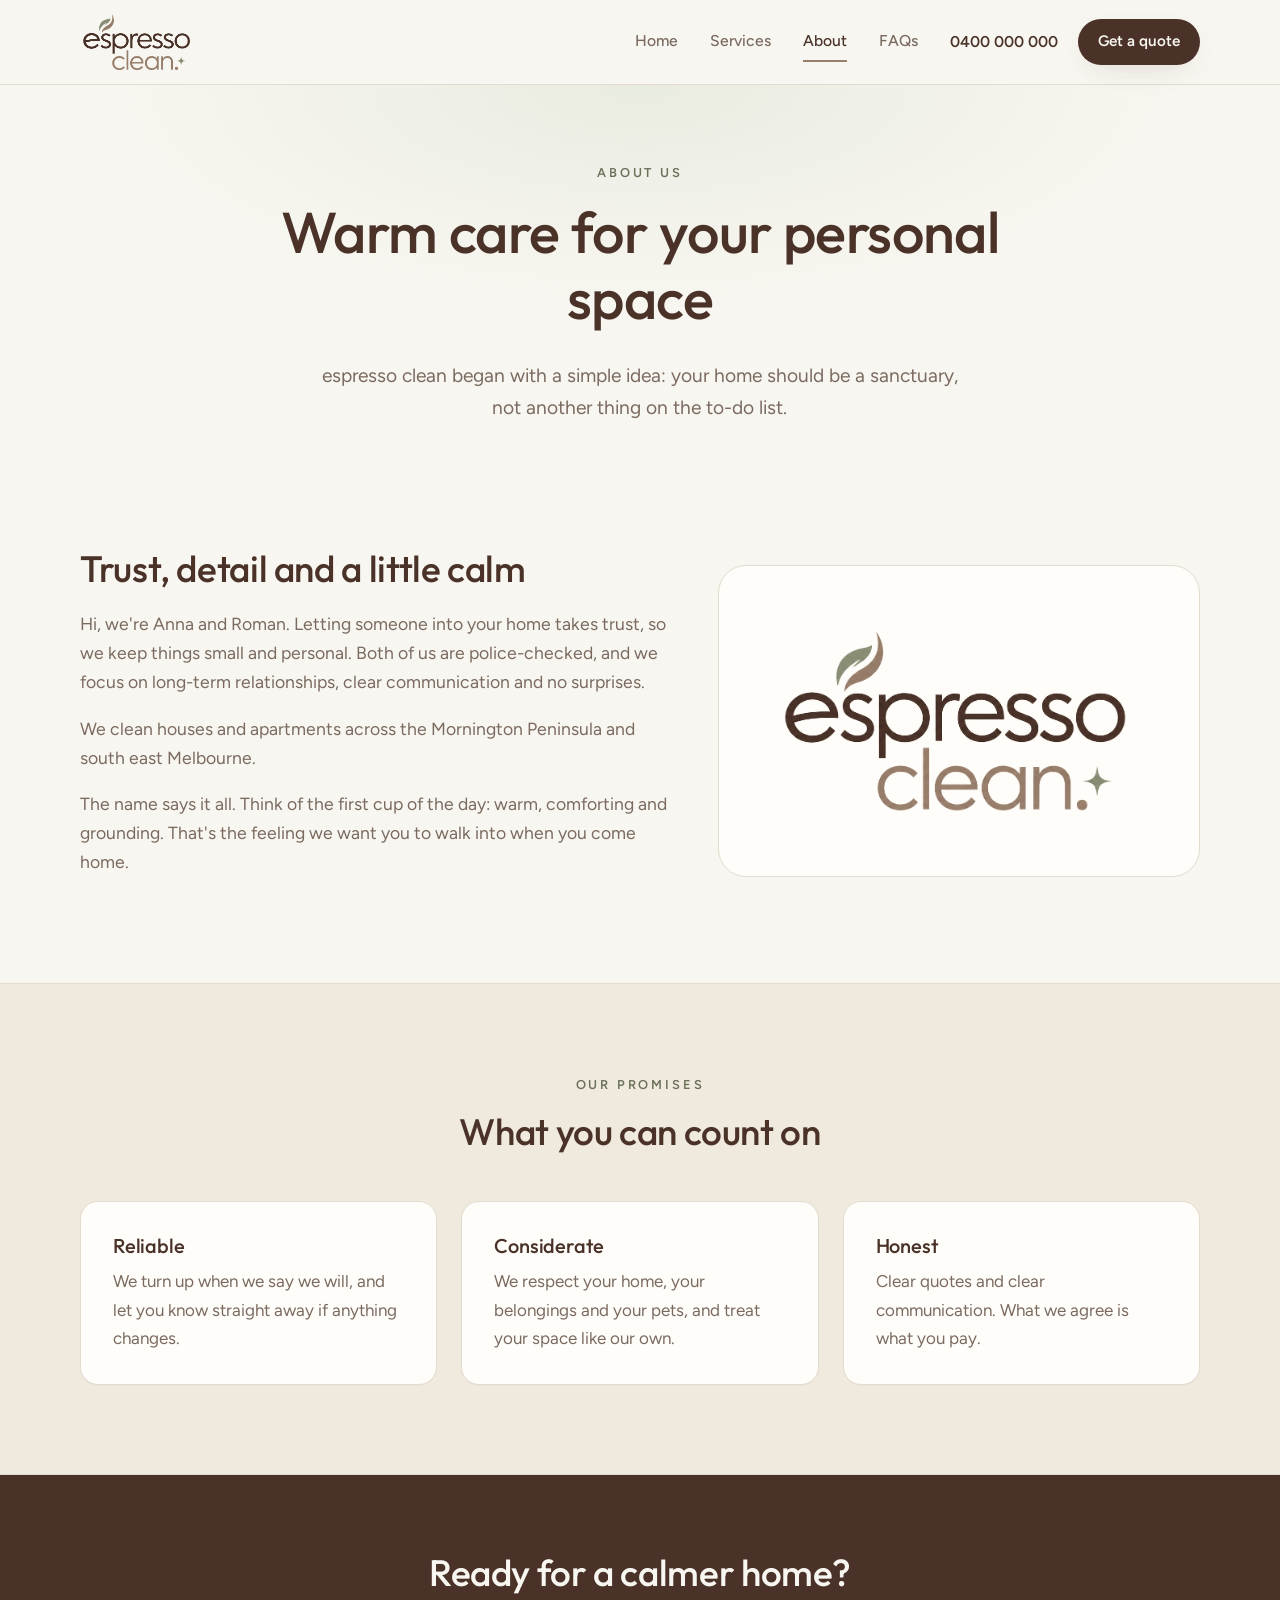
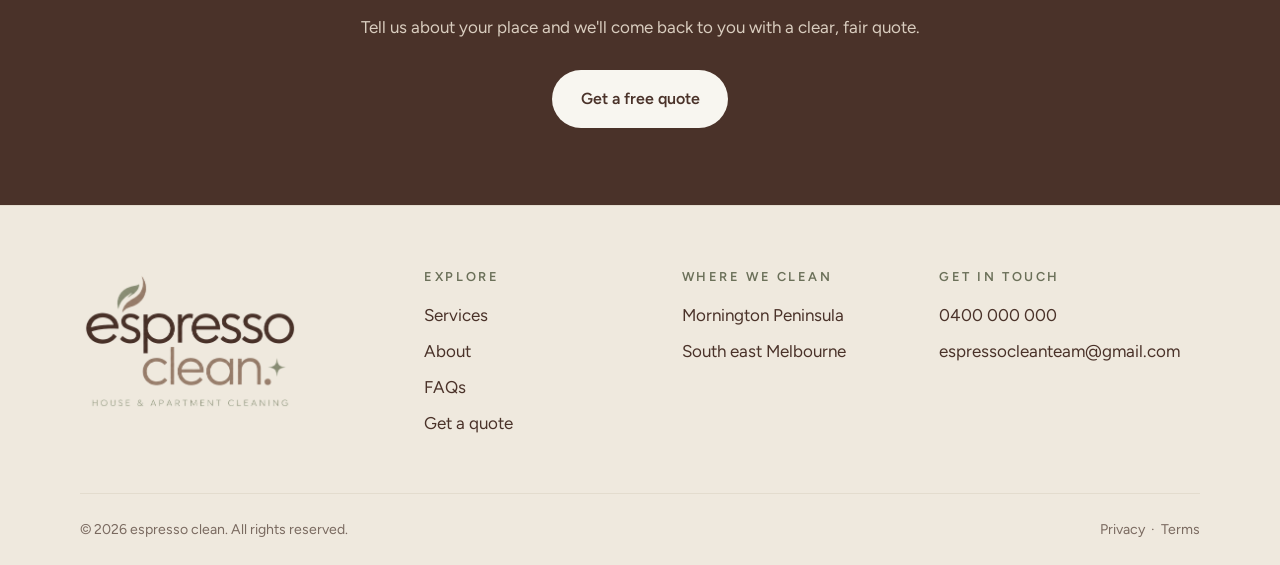
==== about.html @ fefaec6a "Add noindex tag to all pages while the site is in testing Remove the tag at launch so search engines" ====
<!DOCTYPE html>
<html lang="en-AU">
<head>
  <meta charset="UTF-8">
  <meta name="viewport" content="width=device-width, initial-scale=1">
  <title>About | espresso clean</title>
  <meta name="description" content="The story and promises behind espresso clean.">
  <meta name="theme-color" content="#FAF7F2">
  <meta name="robots" content="noindex, nofollow">
  <link rel="icon" href="assets/favicon.svg" type="image/svg+xml">
  <link rel="preconnect" href="https://fonts.googleapis.com">
  <link rel="preconnect" href="https://fonts.gstatic.com" crossorigin>
  <link href="https://fonts.googleapis.com/css2?family=Figtree:wght@400;500;600&family=Outfit:wght@300;400;500;600&display=swap" rel="stylesheet">
  <link rel="stylesheet" href="css/styles.css">
  
</head>
<body class="">
  <a class="skip" href="#main">Skip to content</a>

  <header class="site-header">
    <div class="wrap header-row">
      <a class="logo-sm" href="index.html" aria-label="espresso clean, home">
        <img src="assets/logo-mark.png" alt="espresso clean" width="891" height="491">
      </a>
      <nav class="nav" aria-label="Main"><a href="index.html">Home</a><a href="services.html">Services</a><a href="about.html" aria-current="page">About</a><a href="faq.html">FAQs</a></nav>
      <div class="header-cta">
        <a class="phone" href="tel:0400000000">0400 000 000</a>
        <a class="btn btn-primary btn-sm" href="quote.html">Get a quote</a>
      </div>
      <button class="menu-btn" id="menu-btn" aria-expanded="false" aria-controls="mobile-nav" aria-label="Open menu">
        <span></span><span></span><span></span>
      </button>
    </div>
    <nav class="mobile-nav" id="mobile-nav" aria-label="Mobile" hidden>
      <a href="index.html">Home</a><a href="services.html">Services</a><a href="about.html" aria-current="page">About</a><a href="faq.html">FAQs</a><a href="quote.html">Get a quote</a>
      <a class="phone" href="tel:0400000000">Call 0400 000 000</a>
    </nav>
  </header>

  <main id="main">

    <section class="page-head">
      <div class="wrap narrow">
        <p class="eyebrow">About us</p>
        <h1>Warm care for your personal space</h1>
        <p class="lead">espresso clean began with a simple idea: your home should be a sanctuary, not another thing on the to-do list.</p>
      </div>
    </section>

    <section class="section">
      <div class="wrap split">
        <div class="prose">
          <h2>Trust, detail and a little calm</h2>
          <p>Hi, we're Anna and Roman. Letting someone into your home takes trust, so we keep things small and personal. Both of us are police-checked, and we focus on long-term relationships, clear communication and no surprises.</p>
          <p>We clean houses and apartments across the Mornington Peninsula and south east Melbourne.</p>
          <p>The name says it all. Think of the first cup of the day: warm, comforting and grounding. That's the feeling we want you to walk into when you come home.</p>
        </div>
        <div class="brand-panel">
          <img class="logo-lg" src="assets/logo-mark.png" alt="espresso clean." width="891" height="491">
        </div>
      </div>
    </section>

    <section class="section tint">
      <div class="wrap">
        <header class="section-head">
          <p class="eyebrow">Our promises</p>
          <h2>What you can count on</h2>
        </header>
        <div class="cards three">
          <article class="card"><h3>Reliable</h3><p>We turn up when we say we will, and let you know straight away if anything changes.</p></article>
          <article class="card"><h3>Considerate</h3><p>We respect your home, your belongings and your pets, and treat your space like our own.</p></article>
          <article class="card"><h3>Honest</h3><p>Clear quotes and clear communication. What we agree is what you pay.</p></article>
        </div>
      </div>
    </section>
    <section class="band">
      <div class="wrap band-inner">
        <h2>Ready for a calmer home?</h2>
        <p>Tell us about your place and we'll come back to you with a clear, fair quote.</p>
        <a class="btn btn-light" href="quote.html">Get a free quote</a>
      </div>
    </section>

  </main>

  <footer class="site-footer">
    <div class="wrap footer-grid">
      <div>
        <img class="logo-lg" src="assets/logo-full.png" alt="espresso clean. House and apartment cleaning" width="891" height="576">
      </div>
      <div>
        <h3>Explore</h3>
        <ul>
          <li><a href="services.html">Services</a></li>
          <li><a href="about.html">About</a></li>
          <li><a href="faq.html">FAQs</a></li>
          <li><a href="quote.html">Get a quote</a></li>
        </ul>
      </div>
      <div>
        <h3>Where we clean</h3>
        <ul>
          <li>Mornington Peninsula</li>
          <li>South east Melbourne</li>
        </ul>
      </div>
      <div>
        <h3>Get in touch</h3>
        <ul>
          <li><a href="tel:0400000000">0400 000 000</a></li>
          <li><a href="mailto:espressocleanteam@gmail.com">espressocleanteam@gmail.com</a></li>
        </ul>
      </div>
    </div>
    <div class="wrap footer-base">
      <p>&copy; <span id="year">2026</span> espresso clean. All rights reserved.</p>
      <p><a href="#">Privacy</a> &nbsp;·&nbsp; <a href="#">Terms</a></p>
    </div>
  </footer>

  <script src="js/main.js" defer></script>
</body>
</html>
---- css/styles.css ----
/* ==========================================================
   espresso clean. : site styles
   Palette sampled directly from the logo artwork
   ========================================================== */
:root {
  --espresso: #4A3229;      /* wordmark */
  --latte: #987F6C;         /* "clean." */
  --sage: #8A8F76;          /* leaf, sparkle, tagline */
  --cream: #F8F6F0;         /* page background */

  --espresso-deep: #382620;
  --latte-deep: #7E6655;    /* accessible latte for small text */
  --sage-deep: #6B7059;     /* accessible sage for small text */
  --sand: #EFE9DE;          /* tinted sections */
  --sage-wash: #E9ECE1;
  --line: #E3DCCE;
  --white: #FFFDF9;
  --text: #4A3229;
  --muted: #7A6A60;

  --font-head: "Outfit", system-ui, sans-serif;
  --font-body: "Figtree", system-ui, sans-serif;

  --radius: 18px;
  --radius-sm: 12px;
  --shadow: 0 10px 30px -14px rgba(74, 50, 41, .25);
  --maxw: 1120px;
}

*, *::before, *::after { box-sizing: border-box; }
html { scroll-behavior: smooth; -webkit-text-size-adjust: 100%; }
body {
  margin: 0;
  background: var(--cream);
  color: var(--text);
  font-family: var(--font-body);
  font-size: 1.0625rem;
  line-height: 1.65;
  -webkit-font-smoothing: antialiased;
}
img { max-width: 100%; height: auto; display: block; }
a { color: inherit; }
h1, h2, h3 { font-family: var(--font-head); font-weight: 500; line-height: 1.15; margin: 0 0 .5em; letter-spacing: -.01em; color: var(--espresso); }
h1 { font-size: clamp(2.3rem, 5vw, 3.6rem); }
h2 { font-size: clamp(1.7rem, 3.2vw, 2.3rem); }
h3 { font-size: 1.25rem; }
p { margin: 0 0 1em; }
ul, ol { margin: 0; padding: 0; list-style: none; }
::selection { background: var(--sand); color: var(--espresso-deep); }

.wrap { width: min(100% - 2.5rem, var(--maxw)); margin-inline: auto; }
.narrow { max-width: 760px; }
.center { text-align: center; }
.muted { color: var(--muted); }
.hidden { display: none; }

.skip { position: absolute; left: -999px; top: 0; background: var(--espresso); color: var(--cream); padding: .6rem 1rem; z-index: 100; border-radius: 0 0 8px 0; }
.skip:focus { left: 0; }
:focus-visible { outline: 3px solid var(--sage); outline-offset: 3px; border-radius: 6px; }

/* ---------- buttons ---------- */
.btn {
  display: inline-flex; align-items: center; justify-content: center; gap: .5rem;
  font-family: var(--font-body); font-weight: 600; font-size: 1rem; text-decoration: none;
  padding: .95rem 1.7rem; border-radius: 999px; border: 1.5px solid transparent;
  cursor: pointer; transition: transform .2s, background .2s, color .2s, border-color .2s, box-shadow .2s;
}
.btn:hover { transform: translateY(-1px); }
.btn-primary { background: var(--espresso); color: var(--cream); box-shadow: var(--shadow); }
.btn-primary:hover { background: var(--espresso-deep); }
.btn-ghost { border-color: var(--latte); color: var(--espresso); background: transparent; }
.btn-ghost:hover { background: var(--sand); }
.btn-light { background: var(--cream); color: var(--espresso); }
.btn-light:hover { background: var(--white); }
.btn-sm { padding: .6rem 1.2rem; font-size: .95rem; }
.btn-block { width: 100%; }

/* ---------- header ---------- */
body::before { content: ""; position: fixed; inset: 0 0 auto; height: env(safe-area-inset-top, 0px); z-index: 60; background: var(--cream); }
.site-header {
  position: sticky; top: env(safe-area-inset-top, 0px); z-index: 50;
  background: rgba(248, 246, 240, .92);
  backdrop-filter: blur(10px);
  border-bottom: 1px solid var(--line);
}
.header-row { display: flex; align-items: center; gap: 2rem; min-height: 84px; }
.logo-sm img { height: 62px; width: auto; }
.nav { display: none; margin-left: auto; gap: 2rem; }
.nav a { text-decoration: none; font-weight: 500; font-size: .98rem; color: var(--muted); padding: .4rem 0; border-bottom: 2px solid transparent; transition: color .2s, border-color .2s; }
.nav a:hover { color: var(--espresso); }
.nav a[aria-current="page"] { color: var(--espresso); border-color: var(--latte); }
.header-cta { display: none; align-items: center; gap: 1.25rem; }
.phone { text-decoration: none; font-weight: 600; font-size: .98rem; color: var(--espresso); }
.phone:hover { color: var(--latte-deep); }

.menu-btn { margin-left: auto; width: 46px; height: 46px; border: 0; background: transparent; cursor: pointer; display: grid; place-content: center; gap: 6px; }
.menu-btn span { display: block; width: 24px; height: 2px; background: var(--espresso); border-radius: 2px; transition: transform .25s, opacity .25s; }
.menu-btn[aria-expanded="true"] span:nth-child(1) { transform: translateY(8px) rotate(45deg); }
.menu-btn[aria-expanded="true"] span:nth-child(2) { opacity: 0; }
.menu-btn[aria-expanded="true"] span:nth-child(3) { transform: translateY(-8px) rotate(-45deg); }
.mobile-nav { display: flex; flex-direction: column; padding: .5rem 1.25rem 1.5rem; border-top: 1px solid var(--line); background: var(--cream); }
.mobile-nav[hidden] { display: none; }
.mobile-nav a { padding: .9rem .25rem; text-decoration: none; font-weight: 500; border-bottom: 1px solid var(--line); }
.mobile-nav a[aria-current="page"] { color: var(--latte-deep); }
.mobile-nav .phone { border: 0; color: var(--latte-deep); }

@media (min-width: 900px) {
  .nav, .header-cta { display: flex; }
  .menu-btn, .mobile-nav { display: none !important; }
  .nav { margin-left: auto; }
}

/* ---------- hero ---------- */
.hero { padding: clamp(2.5rem, 6vw, 5.5rem) 0; background: radial-gradient(1000px 500px at 85% 20%, var(--sage-wash), transparent 70%), var(--cream); }
.hero-grid { display: grid; gap: 3rem; align-items: center; }
.eyebrow { font-family: var(--font-body); font-size: .8rem; letter-spacing: .22em; text-transform: uppercase; color: var(--sage-deep); font-weight: 600; margin: 0 0 1rem; }
.hero h1 em { font-style: normal; color: var(--latte); }
.lead { font-size: 1.2rem; color: var(--muted); max-width: 34em; }
.actions { display: flex; flex-wrap: wrap; gap: .9rem; margin: 1.8rem 0 1.6rem; }
.ticks { display: flex; flex-wrap: wrap; gap: .5rem 1.6rem; font-size: .95rem; color: var(--muted); }
.ticks li { position: relative; padding-left: 1.5rem; }
.ticks li::before { content: ""; position: absolute; left: 0; top: .55em; width: .7rem; height: .7rem; background: var(--sage); clip-path: polygon(50% 0, 62% 38%, 100% 50%, 62% 62%, 50% 100%, 38% 62%, 0 50%, 38% 38%); }
.hero-brand { display: flex; justify-content: center; }
.logo-lg { width: min(100%, 460px); height: auto; }
@media (min-width: 900px) {
  .hero-grid { grid-template-columns: 1.1fr .9fr; }
}

/* ---------- sections ---------- */
.section { padding: clamp(3.5rem, 7vw, 6rem) 0; }
.section.tint { background: var(--sand); border-block: 1px solid var(--line); }
.section-head { max-width: 640px; margin: 0 auto 3rem; text-align: center; }
.section-head p:last-child { color: var(--muted); margin-bottom: 0; }

.page-head { padding: clamp(3rem, 6vw, 5rem) 0 1rem; text-align: center; background: radial-gradient(800px 320px at 50% 0, var(--sage-wash), transparent 70%); }
.page-head .lead { margin-inline: auto; }

.cards { display: grid; gap: 1.5rem; }
.cards.three { grid-template-columns: 1fr; }
@media (min-width: 800px) { .cards.three { grid-template-columns: repeat(3, 1fr); } }
.cards.two { grid-template-columns: 1fr; max-width: 860px; margin-inline: auto; }
@media (min-width: 800px) { .cards.two { grid-template-columns: repeat(2, 1fr); } }
.card { background: var(--white); border: 1px solid var(--line); border-radius: var(--radius); padding: 2rem; box-shadow: 0 1px 0 rgba(74,50,41,.03); transition: box-shadow .25s, transform .25s; }
.card:hover { box-shadow: var(--shadow); transform: translateY(-2px); }
.card p:last-child { margin-bottom: 0; color: var(--muted); }
.icon { display: grid; place-content: center; width: 52px; height: 52px; border-radius: 50%; background: var(--sage-wash); margin-bottom: 1.2rem; }
.icon svg { width: 22px; height: 22px; }
.more { display: inline-block; margin-top: 1rem; font-weight: 600; color: var(--latte-deep); text-decoration: none; border-bottom: 1.5px solid currentColor; }
.more:hover { color: var(--espresso); }

/* steps */
.steps { display: grid; gap: 2rem; counter-reset: s; }
@media (min-width: 800px) { .steps { grid-template-columns: repeat(3, 1fr); } }
.steps li { text-align: center; padding: 0 1rem; }
.steps p { color: var(--muted); }
.num { display: inline-grid; place-content: center; width: 56px; height: 56px; border-radius: 50%; border: 1.5px solid var(--latte); font-family: var(--font-head); font-size: 1.4rem; color: var(--latte-deep); margin-bottom: 1rem; }

/* pricing / service cards */
.pricing { display: flex; flex-direction: column; position: relative; }
.pricing h2 { font-size: 1.6rem; }
.pricing .btn { margin-top: auto; }
.pricing p { margin-bottom: 1.75rem; }
.pricing.featured { border: 2px solid var(--latte); box-shadow: var(--shadow); }
.flag { position: absolute; top: -.8rem; right: 1.5rem; background: var(--latte-deep); color: var(--cream); font-size: .72rem; font-weight: 600; letter-spacing: .1em; text-transform: uppercase; padding: .3rem .8rem; border-radius: 999px; }
.checks li { position: relative; padding: .45rem 0 .45rem 1.9rem; border-bottom: 1px solid var(--line); font-size: .98rem; }
.checks li:last-child { border-bottom: 0; }
.checks li::before { content: ""; position: absolute; left: 0; top: 1.05em; width: .6rem; height: .35rem; border-left: 2px solid var(--sage-deep); border-bottom: 2px solid var(--sage-deep); transform: rotate(-45deg); }
.dots li { position: relative; padding: .3rem 0 .3rem 1.3rem; color: var(--muted); font-size: .98rem; }
.dots li::before { content: ""; position: absolute; left: 0; top: .85em; width: 6px; height: 6px; border-radius: 50%; background: var(--latte); }

/* split / about */
.split { display: grid; gap: 3rem; align-items: center; }
@media (min-width: 800px) { .split { grid-template-columns: 1.1fr .9fr; } }
.prose p { color: var(--muted); font-size: 1.1rem; }
.brand-panel { background: var(--white); border: 1px solid var(--line); border-radius: 28px; padding: clamp(2rem, 5vw, 3.5rem); display: grid; place-content: center; }
.brand-panel .logo-lg { width: min(100%, 360px); }

/* band cta */
.band { background: var(--espresso); color: var(--cream); text-align: center; padding: clamp(3rem, 6vw, 5rem) 0; }
.band h2 { color: var(--cream); }
.band p { color: #D9CDBF; max-width: 34em; margin: 0 auto 1.8rem; }

/* faq */
.faq { display: grid; gap: .9rem; margin-bottom: 2.5rem; }
.faq-item { background: var(--white); border: 1px solid var(--line); border-radius: var(--radius-sm); }
.faq-item summary { cursor: pointer; list-style: none; padding: 1.2rem 3.2rem 1.2rem 1.5rem; font-family: var(--font-head); font-weight: 500; font-size: 1.1rem; position: relative; color: var(--espresso); }
.faq-item summary::-webkit-details-marker { display: none; }
.faq-item summary::after { content: "+"; position: absolute; right: 1.5rem; top: 50%; transform: translateY(-50%); font-size: 1.5rem; color: var(--latte); transition: transform .2s; }
.faq-item[open] summary::after { content: "\2212"; }
.faq-item p { padding: 0 1.5rem 1.4rem; margin: 0; color: var(--muted); }
.textlink { color: var(--latte-deep); font-weight: 600; }

/* form */
.form { background: var(--white); border: 1px solid var(--line); border-radius: 24px; padding: clamp(1.5rem, 4vw, 2.75rem); display: grid; gap: 1.75rem; box-shadow: var(--shadow); }
fieldset { border: 0; padding: 0; margin: 0; display: grid; gap: 1rem; }
legend { font-family: var(--font-head); font-size: 1.2rem; color: var(--espresso); padding: 0; margin-bottom: .75rem; }
.row { display: grid; gap: 1rem; }
@media (min-width: 640px) { .row { grid-template-columns: repeat(auto-fit, minmax(160px, 1fr)); } }
.field label { display: block; font-size: .9rem; font-weight: 600; margin-bottom: .35rem; }
.field input, .field select, .field textarea {
  width: 100%; font: inherit; color: var(--espresso); background: var(--cream);
  border: 1.5px solid var(--line); border-radius: var(--radius-sm); padding: .8rem 1rem;
  transition: border-color .2s, box-shadow .2s;
}
.field input:focus, .field select:focus, .field textarea:focus { outline: none; border-color: var(--sage); box-shadow: 0 0 0 4px rgba(138,143,118,.2); }
.fine { text-align: center; font-size: .85rem; color: var(--muted); margin: 0; }

/* thanks */
.thanks { padding-block: clamp(4rem, 10vw, 8rem); }
.thanks-mark { display: inline-grid; place-content: center; width: 72px; height: 72px; border-radius: 50%; background: var(--sage-wash); margin-bottom: 1.5rem; }
.thanks-mark svg { width: 30px; height: 30px; }

/* ---------- footer ---------- */
.site-footer { background: var(--sand); border-top: 1px solid var(--line); padding-top: 4rem; }
.footer-grid { display: grid; gap: 2.5rem; padding-bottom: 3rem; }
@media (min-width: 800px) { .footer-grid { grid-template-columns: 1.4fr 1fr 1fr 1.2fr; } }
.site-footer .logo-lg { width: 220px; }
.site-footer h3 { font-family: var(--font-body); font-size: .8rem; letter-spacing: .2em; text-transform: uppercase; color: var(--sage-deep); font-weight: 600; margin-bottom: 1rem; }
.site-footer li { margin-bottom: .5rem; }
.site-footer a { text-decoration: none; overflow-wrap: anywhere; }
.site-footer a:hover { color: var(--latte-deep); text-decoration: underline; }
.footer-base { display: flex; flex-wrap: wrap; justify-content: space-between; gap: .5rem; padding-block: 1.5rem; border-top: 1px solid var(--line); font-size: .88rem; color: var(--muted); }
.footer-base p { margin: 0; }

@media (prefers-reduced-motion: reduce) {
  * { transition: none !important; scroll-behavior: auto !important; }
}
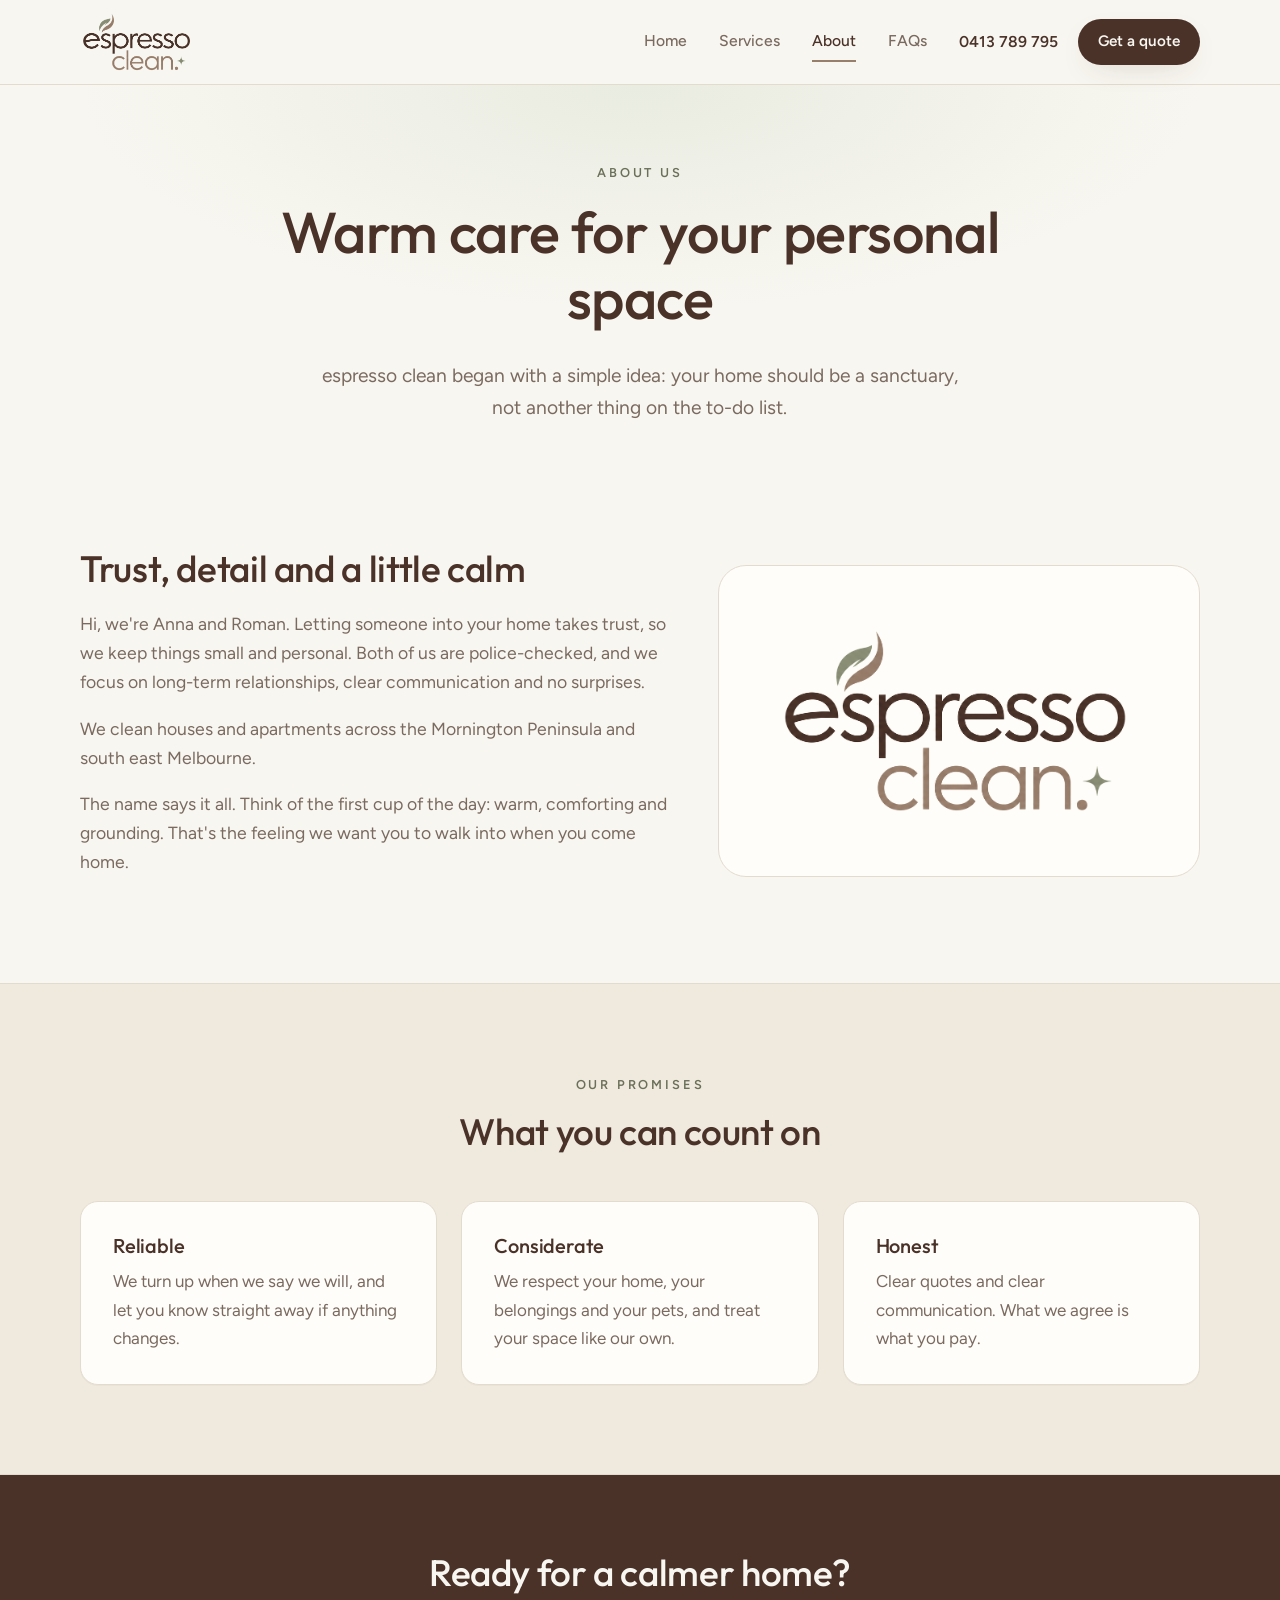
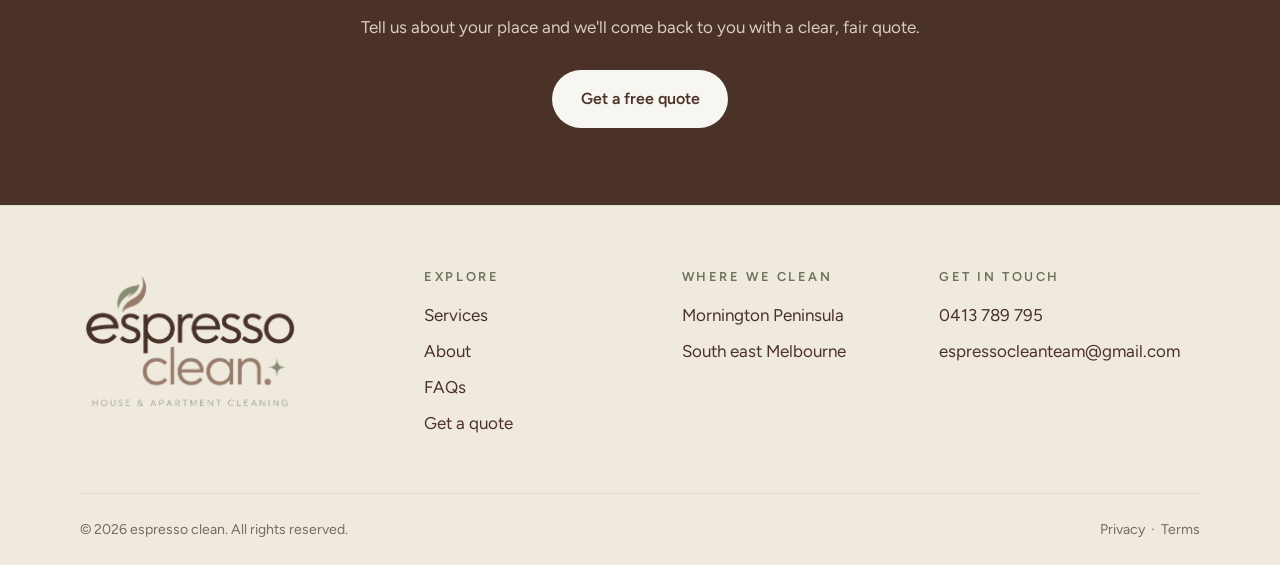
==== commit b94e9549: "Use the real phone number Co-Authored-By: Claude Sonnet 5.5 <noreply@anthropic.com> Claude-Session: " ====
--- a/about.html
+++ b/about.html
@@ -24,7 +24,7 @@
       </a>
       <nav class="nav" aria-label="Main"><a href="index.html">Home</a><a href="services.html">Services</a><a href="about.html" aria-current="page">About</a><a href="faq.html">FAQs</a></nav>
       <div class="header-cta">
-        <a class="phone" href="tel:0400000000">0400 000 000</a>
+        <a class="phone" href="tel:0413789795">0413 789 795</a>
         <a class="btn btn-primary btn-sm" href="quote.html">Get a quote</a>
       </div>
       <button class="menu-btn" id="menu-btn" aria-expanded="false" aria-controls="mobile-nav" aria-label="Open menu">
@@ -33,7 +33,7 @@
     </div>
     <nav class="mobile-nav" id="mobile-nav" aria-label="Mobile" hidden>
       <a href="index.html">Home</a><a href="services.html">Services</a><a href="about.html" aria-current="page">About</a><a href="faq.html">FAQs</a><a href="quote.html">Get a quote</a>
-      <a class="phone" href="tel:0400000000">Call 0400 000 000</a>
+      <a class="phone" href="tel:0413789795">Call 0413 789 795</a>
     </nav>
   </header>
 
@@ -108,7 +108,7 @@
       <div>
         <h3>Get in touch</h3>
         <ul>
-          <li><a href="tel:0400000000">0400 000 000</a></li>
+          <li><a href="tel:0413789795">0413 789 795</a></li>
           <li><a href="mailto:espressocleanteam@gmail.com">espressocleanteam@gmail.com</a></li>
         </ul>
       </div>
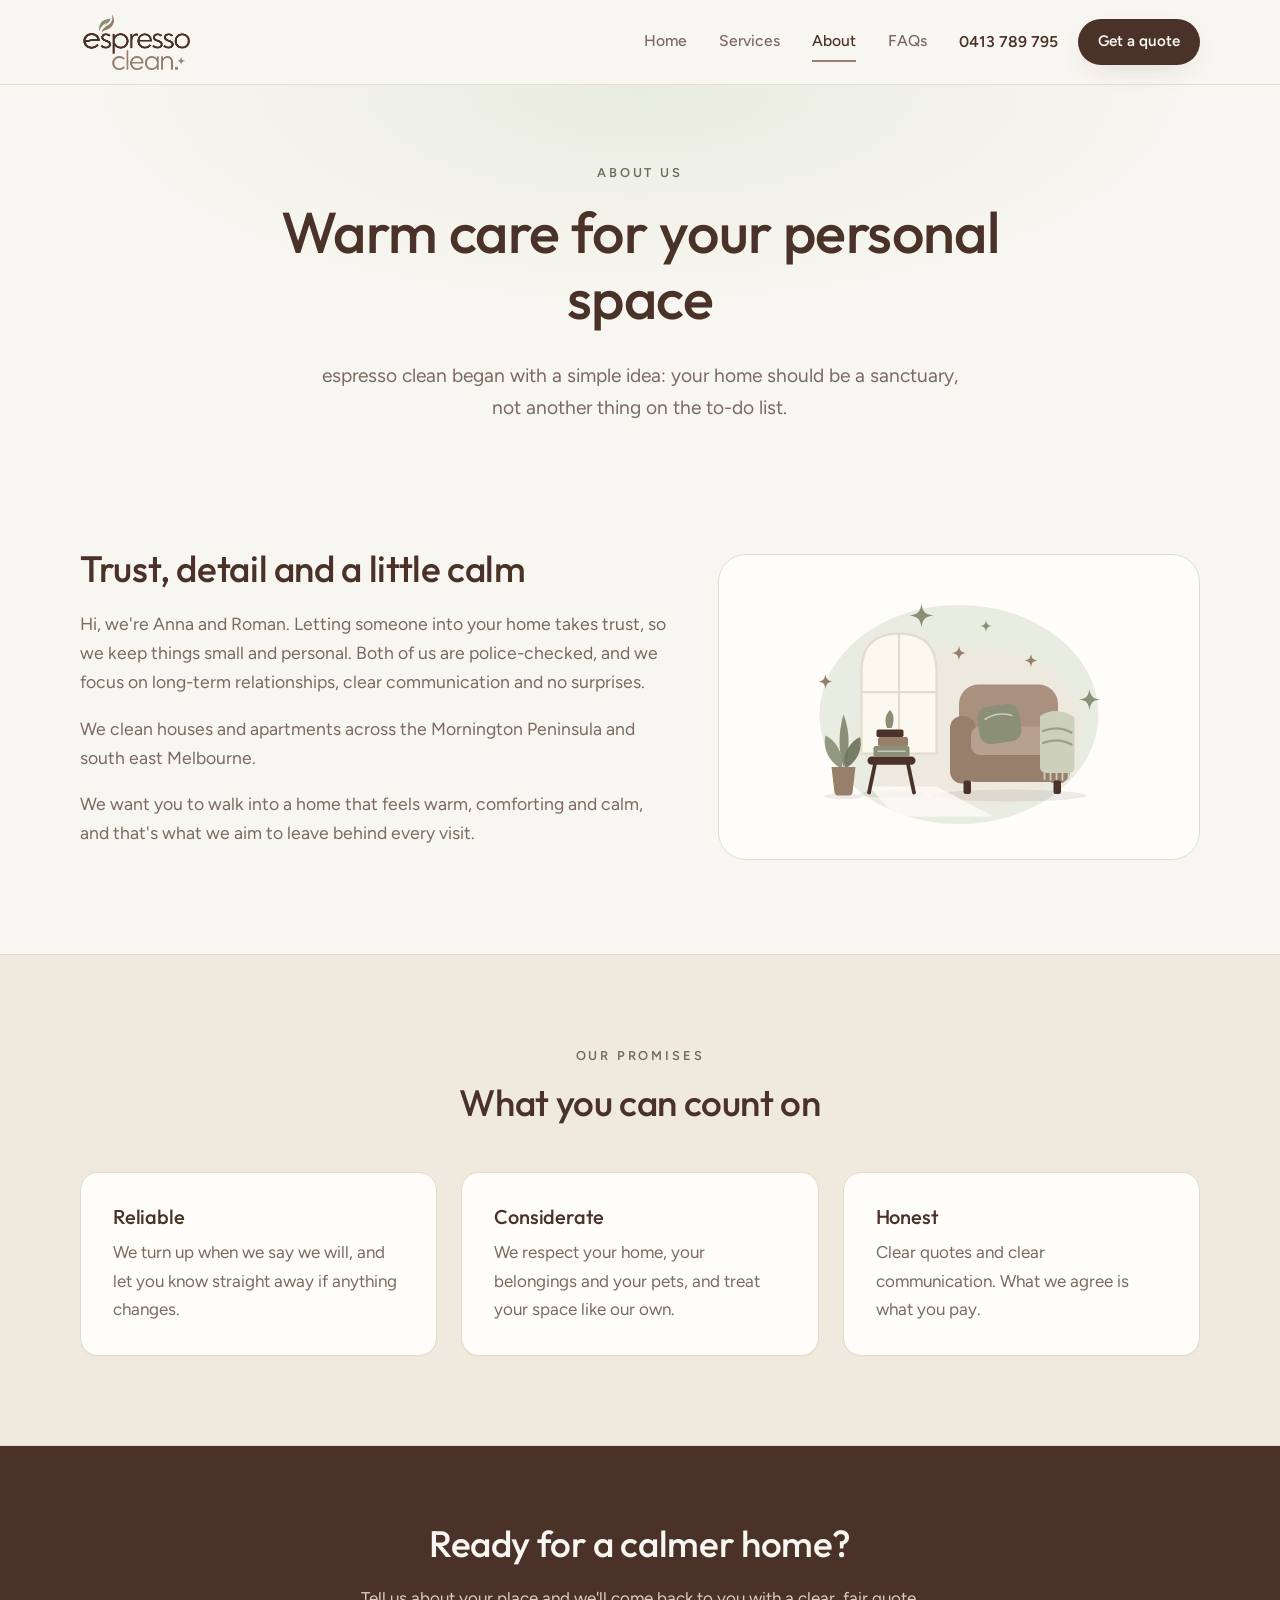
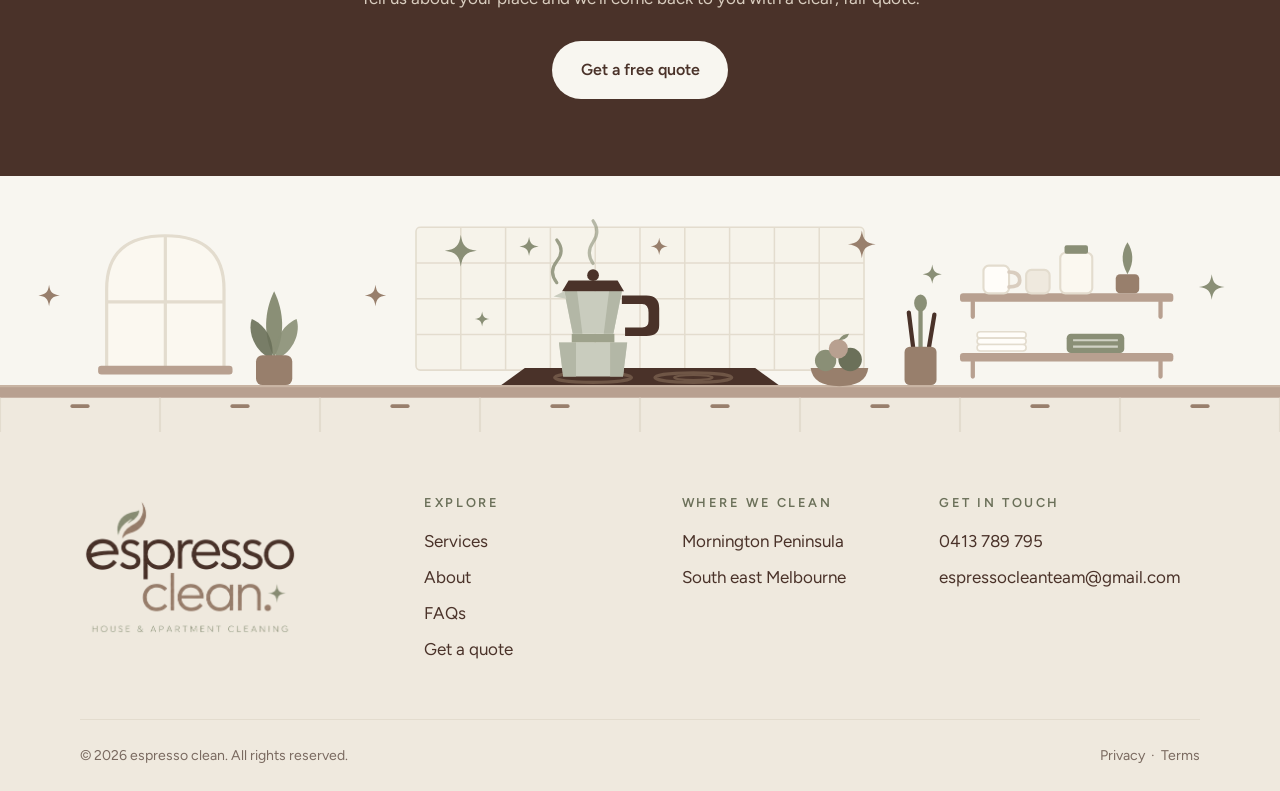
==== commit 4485e943: "Add kitchen footer, About page illustration and tidy coffee references - Show a clean kitchen scene " ====
--- a/about.html
+++ b/about.html
@@ -16,6 +16,8 @@
 </head>
 <body class="">
   <a class="skip" href="#main">Skip to content</a>
+
+  <div class="shell">
 
   <header class="site-header">
     <div class="wrap header-row">
@@ -53,10 +55,10 @@
           <h2>Trust, detail and a little calm</h2>
           <p>Hi, we're Anna and Roman. Letting someone into your home takes trust, so we keep things small and personal. Both of us are police-checked, and we focus on long-term relationships, clear communication and no surprises.</p>
           <p>We clean houses and apartments across the Mornington Peninsula and south east Melbourne.</p>
-          <p>The name says it all. Think of the first cup of the day: warm, comforting and grounding. That's the feeling we want you to walk into when you come home.</p>
+          <p>We want you to walk into a home that feels warm, comforting and calm, and that's what we aim to leave behind every visit.</p>
         </div>
         <div class="brand-panel">
-          <img class="logo-lg" src="assets/logo-mark.png" alt="espresso clean." width="891" height="491">
+          <img class="about-illus" src="assets/illus-about.svg" alt="A cosy armchair by a window with a stack of books and a plant" width="400" height="320">
         </div>
       </div>
     </section>
@@ -83,6 +85,8 @@
     </section>
 
   </main>
+
+  <div class="kitchen" aria-hidden="true"><img src="assets/illus-kitchen.svg" alt="" width="1200" height="240"></div>
 
   <footer class="site-footer">
     <div class="wrap footer-grid">
@@ -118,6 +122,7 @@
       <p><a href="#">Privacy</a> &nbsp;·&nbsp; <a href="#">Terms</a></p>
     </div>
   </footer>
+  </div>
 
   <script src="js/main.js" defer></script>
 </body>
--- a/css/styles.css
+++ b/css/styles.css
@@ -6,7 +6,8 @@
   --espresso: #4A3229;      /* wordmark */
   --latte: #987F6C;         /* "clean." */
   --sage: #8A8F76;          /* leaf, sparkle, tagline */
-  --cream: #F8F6F0;         /* page background */
+  --cream: #F8F6F0;         /* the page itself (the "paper") */
+  --backdrop: #DDD2C2;      /* the surface the page sits on, visible on wide screens */
 
   --espresso-deep: #382620;
   --latte-deep: #7E6655;    /* accessible latte for small text */
@@ -31,7 +32,7 @@
 html { scroll-behavior: smooth; -webkit-text-size-adjust: 100%; }
 body {
   margin: 0;
-  background: var(--cream);
+  background: var(--backdrop);
   color: var(--text);
   font-family: var(--font-body);
   font-size: 1.0625rem;
@@ -47,6 +48,10 @@
 p { margin: 0 0 1em; }
 ul, ol { margin: 0; padding: 0; list-style: none; }
 ::selection { background: var(--sand); color: var(--espresso-deep); }
+
+/* The page is a cream "sheet" on a deeper backdrop. Below 1440px wide the
+   sheet fills the screen, so the backdrop only shows on large monitors. */
+.shell { max-width: 1440px; min-height: 100vh; margin-inline: auto; background: var(--cream); box-shadow: 0 0 70px rgba(74, 50, 41, .14); }
 
 .wrap { width: min(100% - 2.5rem, var(--maxw)); margin-inline: auto; }
 .narrow { max-width: 760px; }
@@ -111,20 +116,18 @@
 }
 
 /* ---------- hero ---------- */
-.hero { padding: clamp(2.5rem, 6vw, 5.5rem) 0; background: radial-gradient(1000px 500px at 85% 20%, var(--sage-wash), transparent 70%), var(--cream); }
-.hero-grid { display: grid; gap: 3rem; align-items: center; }
+.hero { position: relative; overflow: hidden; padding: clamp(2.5rem, 6vw, 5.5rem) 0; background: radial-gradient(1000px 500px at 85% 20%, var(--sage-wash), transparent 70%), var(--cream); }
+.hero-inner { text-align: center; }
+.hero .lead { margin-inline: auto; }
 .eyebrow { font-family: var(--font-body); font-size: .8rem; letter-spacing: .22em; text-transform: uppercase; color: var(--sage-deep); font-weight: 600; margin: 0 0 1rem; }
+.hero h1 { font-size: clamp(2.6rem, 5.5vw, 4.2rem); }
 .hero h1 em { font-style: normal; color: var(--latte); }
 .lead { font-size: 1.2rem; color: var(--muted); max-width: 34em; }
-.actions { display: flex; flex-wrap: wrap; gap: .9rem; margin: 1.8rem 0 1.6rem; }
-.ticks { display: flex; flex-wrap: wrap; gap: .5rem 1.6rem; font-size: .95rem; color: var(--muted); }
+.actions { display: flex; flex-wrap: wrap; justify-content: center; gap: .9rem; margin: 1.8rem 0 1.6rem; }
+.ticks { display: flex; flex-wrap: wrap; justify-content: center; gap: .5rem 1.6rem; font-size: .95rem; color: var(--muted); }
 .ticks li { position: relative; padding-left: 1.5rem; }
 .ticks li::before { content: ""; position: absolute; left: 0; top: .55em; width: .7rem; height: .7rem; background: var(--sage); clip-path: polygon(50% 0, 62% 38%, 100% 50%, 62% 62%, 50% 100%, 38% 62%, 0 50%, 38% 38%); }
-.hero-brand { display: flex; justify-content: center; }
 .logo-lg { width: min(100%, 460px); height: auto; }
-@media (min-width: 900px) {
-  .hero-grid { grid-template-columns: 1.1fr .9fr; }
-}
 
 /* ---------- sections ---------- */
 .section { padding: clamp(3.5rem, 7vw, 6rem) 0; }
@@ -143,6 +146,7 @@
 .card { background: var(--white); border: 1px solid var(--line); border-radius: var(--radius); padding: 2rem; box-shadow: 0 1px 0 rgba(74,50,41,.03); transition: box-shadow .25s, transform .25s; }
 .card:hover { box-shadow: var(--shadow); transform: translateY(-2px); }
 .card p:last-child { margin-bottom: 0; color: var(--muted); }
+.illus { display: block; width: 100%; max-width: 280px; height: auto; margin: -.4rem auto 1rem; }
 .icon { display: grid; place-content: center; width: 52px; height: 52px; border-radius: 50%; background: var(--sage-wash); margin-bottom: 1.2rem; }
 .icon svg { width: 22px; height: 22px; }
 .more { display: inline-block; margin-top: 1rem; font-weight: 600; color: var(--latte-deep); text-decoration: none; border-bottom: 1.5px solid currentColor; }
@@ -172,8 +176,8 @@
 .split { display: grid; gap: 3rem; align-items: center; }
 @media (min-width: 800px) { .split { grid-template-columns: 1.1fr .9fr; } }
 .prose p { color: var(--muted); font-size: 1.1rem; }
-.brand-panel { background: var(--white); border: 1px solid var(--line); border-radius: 28px; padding: clamp(2rem, 5vw, 3.5rem); display: grid; place-content: center; }
-.brand-panel .logo-lg { width: min(100%, 360px); }
+.brand-panel { background: var(--white); border: 1px solid var(--line); border-radius: 28px; padding: clamp(1rem, 3vw, 2rem); display: grid; place-content: center; }
+.about-illus { display: block; width: 100%; max-width: 460px; height: auto; }
 
 /* band cta */
 .band { background: var(--espresso); color: var(--cream); text-align: center; padding: clamp(3rem, 6vw, 5rem) 0; }
@@ -211,7 +215,7 @@
 .thanks-mark svg { width: 30px; height: 30px; }
 
 /* ---------- footer ---------- */
-.site-footer { background: var(--sand); border-top: 1px solid var(--line); padding-top: 4rem; }
+.site-footer { background: var(--sand); padding-top: 4rem; }
 .footer-grid { display: grid; gap: 2.5rem; padding-bottom: 3rem; }
 @media (min-width: 800px) { .footer-grid { grid-template-columns: 1.4fr 1fr 1fr 1.2fr; } }
 .site-footer .logo-lg { width: 220px; }
@@ -225,3 +229,9 @@
 @media (prefers-reduced-motion: reduce) {
   * { transition: none !important; scroll-behavior: auto !important; }
 }
+
+.hero-inner { position: relative; z-index: 1; }
+
+/* A clean kitchen along the bottom of every page; its cabinets run into the footer. */
+.kitchen { background: var(--cream); }
+.kitchen img { display: block; width: 100%; height: clamp(120px, 20vw, 264px); object-fit: cover; object-position: center bottom; }
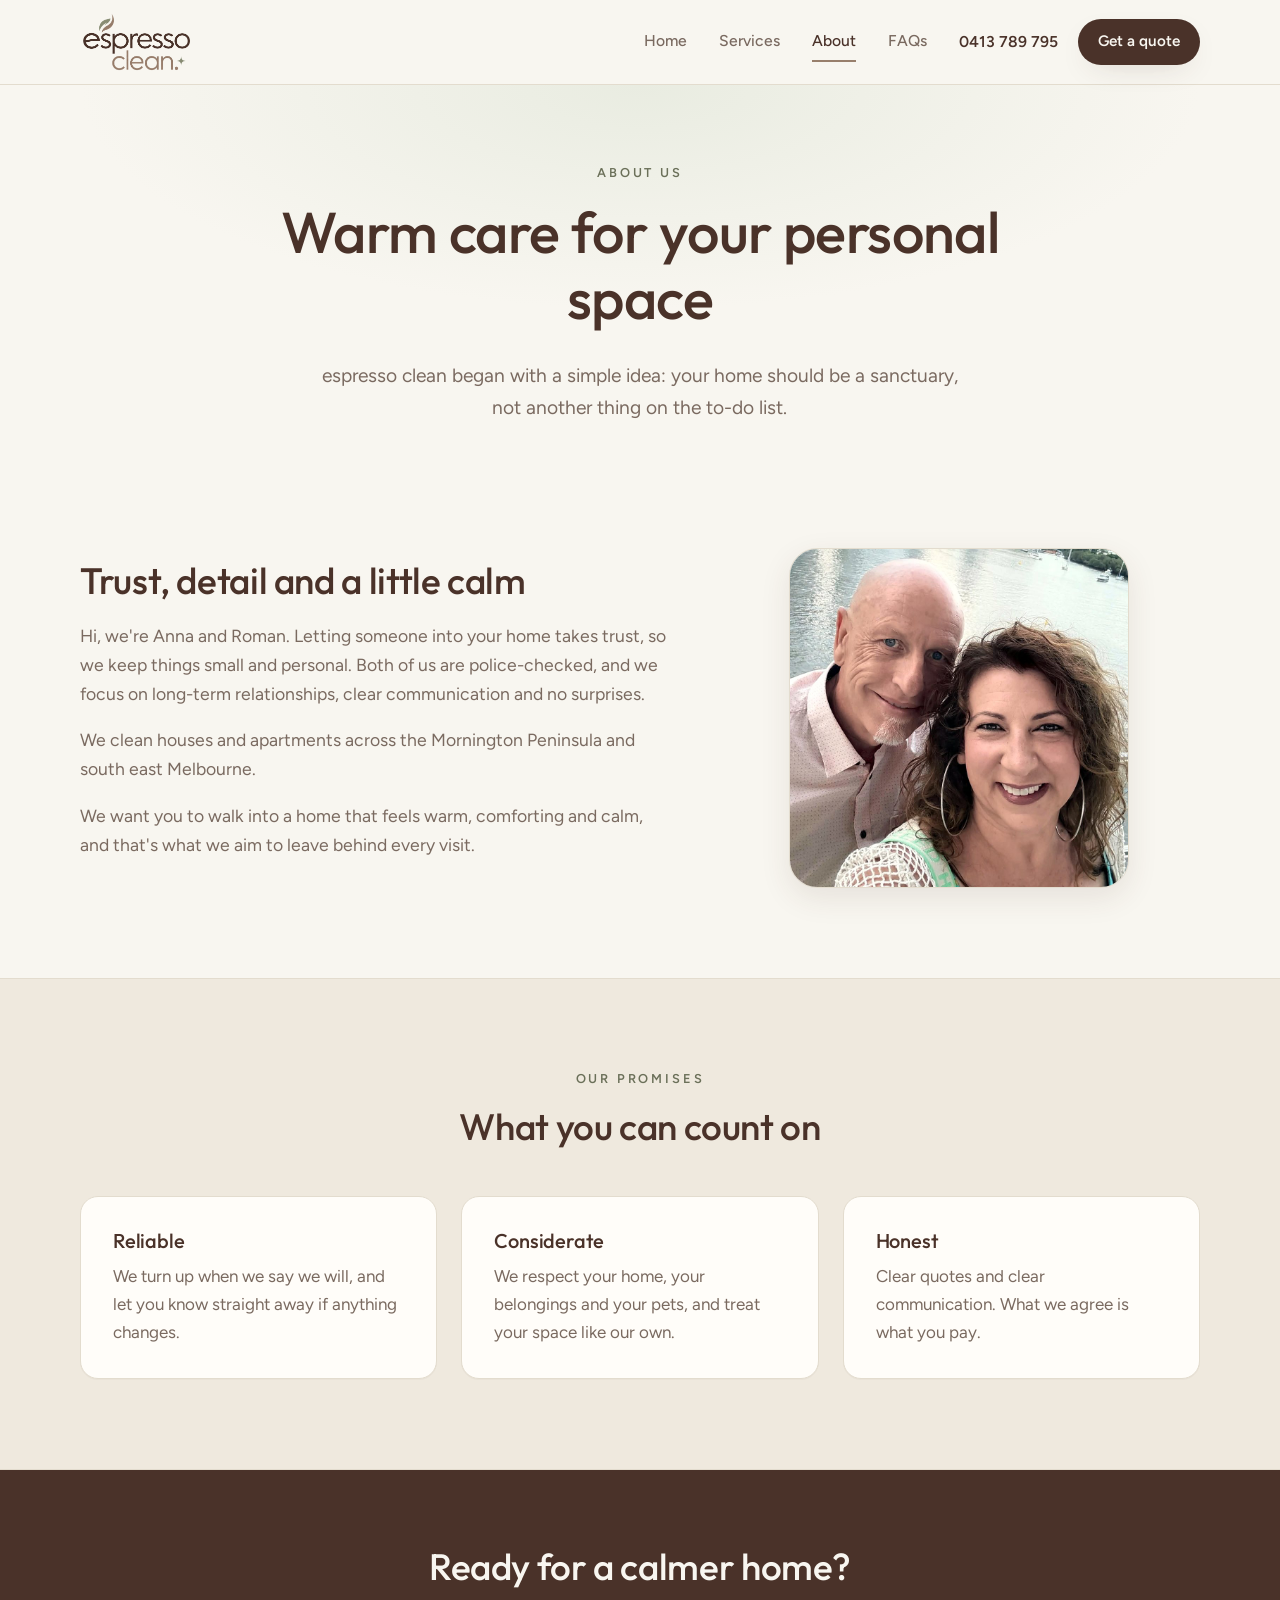
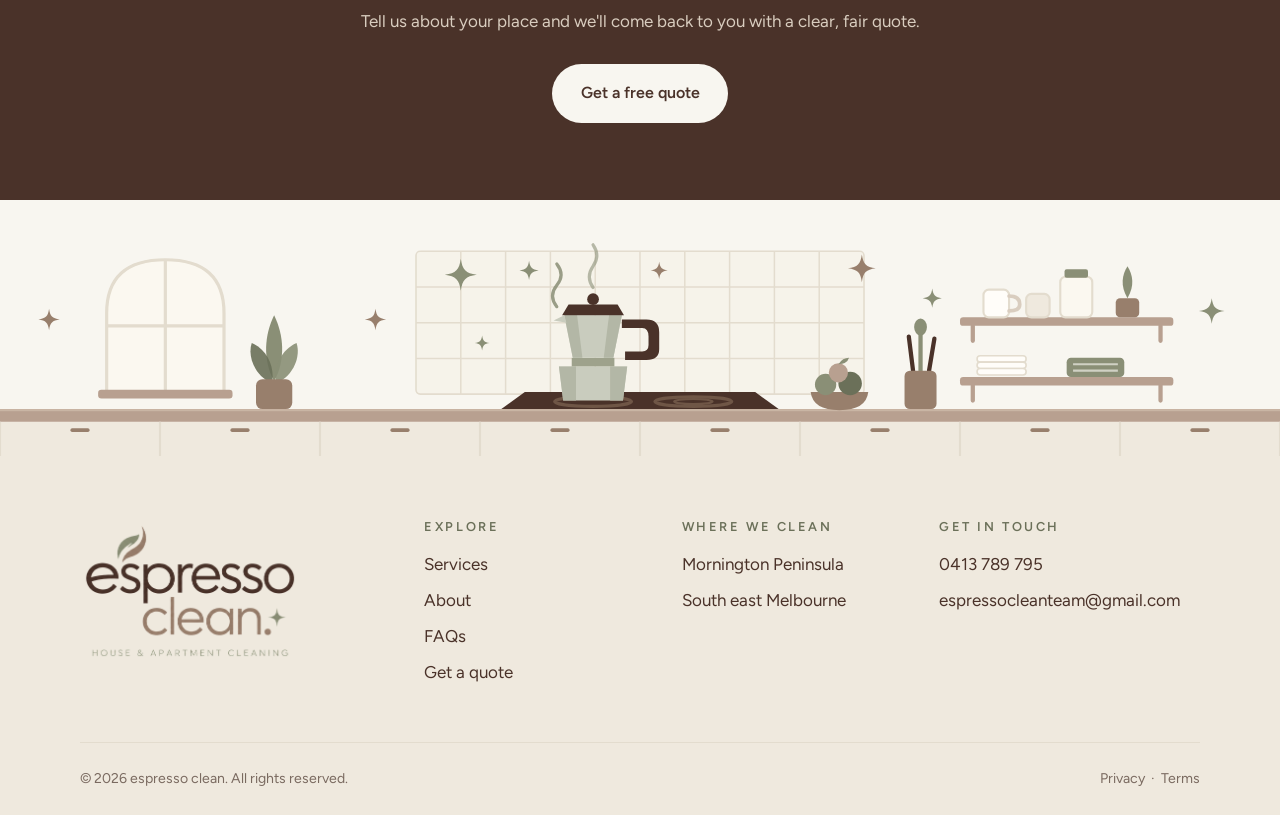
==== commit 0ff8a1e1: "Add team photo to the About page Colour-graded to suit the palette, resized for fast loading, and sh" ====
--- a/about.html
+++ b/about.html
@@ -3,10 +3,19 @@
 <head>
   <meta charset="UTF-8">
   <meta name="viewport" content="width=device-width, initial-scale=1">
-  <title>About | espresso clean</title>
-  <meta name="description" content="The story and promises behind espresso clean.">
+  <title>About espresso clean | House &amp; Apartment Cleaners</title>
+  <meta name="description" content="The story and promises behind espresso clean, house and apartment cleaners serving the Mornington Peninsula and south east Melbourne.">
   <meta name="theme-color" content="#FAF7F2">
   <meta name="robots" content="noindex, nofollow">
+  <link rel="canonical" href="https://espressoclean.com.au/about.html">
+  <meta property="og:type" content="website">
+  <meta property="og:locale" content="en_AU">
+  <meta property="og:site_name" content="espresso clean">
+  <meta property="og:title" content="About espresso clean | House &amp; Apartment Cleaners">
+  <meta property="og:description" content="The story and promises behind espresso clean, house and apartment cleaners serving the Mornington Peninsula and south east Melbourne.">
+  <meta property="og:url" content="https://espressoclean.com.au/about.html">
+  <meta property="og:image" content="https://espressoclean.com.au/assets/logo-full.png">
+  <meta name="twitter:card" content="summary">
   <link rel="icon" href="assets/favicon.svg" type="image/svg+xml">
   <link rel="preconnect" href="https://fonts.googleapis.com">
   <link rel="preconnect" href="https://fonts.gstatic.com" crossorigin>
@@ -57,8 +66,8 @@
           <p>We clean houses and apartments across the Mornington Peninsula and south east Melbourne.</p>
           <p>We want you to walk into a home that feels warm, comforting and calm, and that's what we aim to leave behind every visit.</p>
         </div>
-        <div class="brand-panel">
-          <img class="about-illus" src="assets/illus-about.svg" alt="A cosy armchair by a window with a stack of books and a plant" width="400" height="320">
+        <div class="brand-panel photo-panel">
+          <img class="about-photo" src="assets/about-photo.jpg" alt="Anna and Roman, the two people behind espresso clean" width="960" height="960">
         </div>
       </div>
     </section>
--- a/css/styles.css
+++ b/css/styles.css
@@ -26,6 +26,7 @@
   --radius-sm: 12px;
   --shadow: 0 10px 30px -14px rgba(74, 50, 41, .25);
   --maxw: 1120px;
+  --alert: #8A3B2F;         /* form error text */
 }
 
 *, *::before, *::after { box-sizing: border-box; }
@@ -71,6 +72,7 @@
   cursor: pointer; transition: transform .2s, background .2s, color .2s, border-color .2s, box-shadow .2s;
 }
 .btn:hover { transform: translateY(-1px); }
+.btn:disabled { opacity: .65; cursor: progress; transform: none; }
 .btn-primary { background: var(--espresso); color: var(--cream); box-shadow: var(--shadow); }
 .btn-primary:hover { background: var(--espresso-deep); }
 .btn-ghost { border-color: var(--latte); color: var(--espresso); background: transparent; }
@@ -116,7 +118,7 @@
 }
 
 /* ---------- hero ---------- */
-.hero { position: relative; overflow: hidden; padding: clamp(2.5rem, 6vw, 5.5rem) 0; background: radial-gradient(1000px 500px at 85% 20%, var(--sage-wash), transparent 70%), var(--cream); }
+.hero { position: relative; overflow: hidden; padding: clamp(2.5rem, 6vw, 5.5rem) 0 clamp(1rem, 2vw, 1.5rem); background: radial-gradient(1000px 500px at 85% 20%, var(--sage-wash), transparent 70%), var(--cream); }
 .hero-inner { text-align: center; }
 .hero .lead { margin-inline: auto; }
 .eyebrow { font-family: var(--font-body); font-size: .8rem; letter-spacing: .22em; text-transform: uppercase; color: var(--sage-deep); font-weight: 600; margin: 0 0 1rem; }
@@ -207,6 +209,9 @@
   transition: border-color .2s, box-shadow .2s;
 }
 .field input:focus, .field select:focus, .field textarea:focus { outline: none; border-color: var(--sage); box-shadow: 0 0 0 4px rgba(138,143,118,.2); }
+.form-status { margin: 0; text-align: center; font-size: .95rem; color: var(--muted); }
+.form-status:empty { display: none; }
+.form-status[data-state="error"] { color: var(--alert); font-weight: 600; }
 .fine { text-align: center; font-size: .85rem; color: var(--muted); margin: 0; }
 
 /* thanks */
@@ -235,3 +240,64 @@
 /* A clean kitchen along the bottom of every page; its cabinets run into the footer. */
 .kitchen { background: var(--cream); }
 .kitchen img { display: block; width: 100%; height: clamp(120px, 20vw, 264px); object-fit: cover; object-position: center bottom; }
+
+/* A small row of homes under the hero points. */
+.hero-houses { margin-top: clamp(1.5rem, 4vw, 2.5rem); }
+.hero-houses img { display: block; width: min(100%, 640px); height: auto; margin-inline: auto; }
+
+/* ---- quote sent: cloth wipe, then thank-you ---- */
+.form-wrap { position: relative; }
+.form { overflow: hidden; }
+.form > * { transition: opacity .3s ease; }
+.form-wrap.sending .form { transition: height .55s cubic-bezier(.4,0,.2,1); }
+.form-wrap.sending .form > * { opacity: 0; pointer-events: none; }
+.thanks-panel, .cloth { position: absolute; inset: 0; border-radius: 24px; overflow: hidden; pointer-events: none; visibility: hidden; }
+.thanks-panel { background: var(--white); border: 1px solid var(--line); box-shadow: var(--shadow); display: grid; place-content: center; text-align: center; padding: 2rem 1.5rem; clip-path: inset(0 100% 0 0); }
+.thanks-panel .thanks-inner { position: relative; max-width: 30rem; }
+.thanks-panel h2 { margin: 0 0 .6rem; }
+.thanks-panel p { color: var(--muted); margin: 0 0 1.6rem; }
+.thanks-panel .thanks-mark { margin-bottom: 1.1rem; }
+.twinkle { position: absolute; width: 16px; height: 16px; opacity: 0; transform: scale(0); }
+.twinkle svg { width: 100%; height: 100%; }
+.twinkle.t1 { top: -.3rem; left: 18%; }
+.twinkle.t2 { top: 1.4rem; right: 20%; width: 11px; height: 11px; }
+.twinkle.t3 { top: 3.4rem; left: 10%; width: 10px; height: 10px; }
+.cloth-svg { position: absolute; top: 0; left: -34%; width: 34%; height: 100%; display: block; filter: drop-shadow(4px 0 6px rgba(74,50,41,.18)); }
+
+.form-wrap.sent .thanks-panel { visibility: visible; pointer-events: auto; animation: reveal 1.15s linear forwards; }
+.form-wrap.sent .cloth { visibility: visible; }
+.form-wrap.sent .cloth-svg { animation: cloth 1.15s linear forwards; }
+.form-wrap.sent.settled .thanks-panel { clip-path: none; animation: none; }
+.form-wrap.sent .twinkle { animation: twinkle .7s ease-out 1.05s forwards; }
+.form-wrap.sent .twinkle.t2 { animation-delay: 1.2s; }
+.form-wrap.sent .twinkle.t3 { animation-delay: 1.35s; }
+@keyframes reveal { from { clip-path: inset(0 100% 0 0); } to { clip-path: inset(0 0 0 0); } }
+@keyframes cloth { from { left: -34%; } to { left: 100%; } }
+@keyframes twinkle { 0% { opacity: 0; transform: scale(0) rotate(-30deg); } 60% { opacity: 1; transform: scale(1.25) rotate(8deg); } 100% { opacity: 1; transform: scale(1) rotate(0); } }
+@media (prefers-reduced-motion: reduce) {
+  .form-wrap.sending .form { transition: none; }
+  .form-wrap.sent .thanks-panel { animation: none; clip-path: none; }
+  .form-wrap.sent .cloth { display: none; }
+  .form-wrap.sent .twinkle { animation: none; opacity: 1; transform: none; }
+}
+
+/* ---- testimonials: one at a time, gentle fade (all shown if JS is off) ---- */
+.quotes { max-width: 46rem; margin: 0 auto; display: grid; }
+.testimonial { text-align: center; grid-area: 1 / 1; margin: 0 0 1.5rem; }
+.quotes:not(.is-rotating) .testimonial { grid-area: auto; }
+.testimonial .t-mark { display: block; margin: 0 auto 1.1rem; }
+.testimonial blockquote { margin: 0 0 1.4rem; }
+.testimonial blockquote p { font-family: var(--font-head); font-weight: 400; font-size: clamp(1.15rem, 2.2vw, 1.4rem); line-height: 1.6; color: var(--espresso); margin: 0; }
+.testimonial figcaption { font-size: .82rem; letter-spacing: .18em; text-transform: uppercase; font-weight: 600; color: var(--sage-deep); }
+.quotes.is-rotating .testimonial { opacity: 0; visibility: hidden; transition: opacity .7s ease, visibility 0s linear .7s; }
+.quotes.is-rotating .testimonial.is-active { opacity: 1; visibility: visible; transition: opacity .7s ease; }
+.quote-controls { display: flex; justify-content: center; align-items: center; gap: .55rem; margin-top: .4rem; }
+.quote-dot { width: 10px; height: 10px; padding: 0; border-radius: 50%; border: 1.5px solid var(--sage-deep); background: transparent; cursor: pointer; }
+.quote-dot[aria-current="true"] { background: var(--sage-deep); }
+.quote-pause { margin-left: .6rem; font: inherit; font-size: .78rem; letter-spacing: .12em; text-transform: uppercase; font-weight: 600; color: var(--sage-deep); background: none; border: 0; cursor: pointer; padding: .3rem .4rem; }
+@media (prefers-reduced-motion: reduce) { .quotes.is-rotating .testimonial, .quotes.is-rotating .testimonial.is-active { transition: none; } }
+
+/* ---- about page photo ---- */
+.photo-panel { padding: 0; overflow: hidden; place-content: stretch; box-shadow: 0 10px 30px rgba(74, 50, 41, .10); width: min(100%, 300px); justify-self: center; }
+.about-photo { display: block; width: 100%; height: auto; aspect-ratio: 1 / 1; object-fit: cover; }
+@media (min-width: 800px) { .photo-panel { width: 340px; } }
